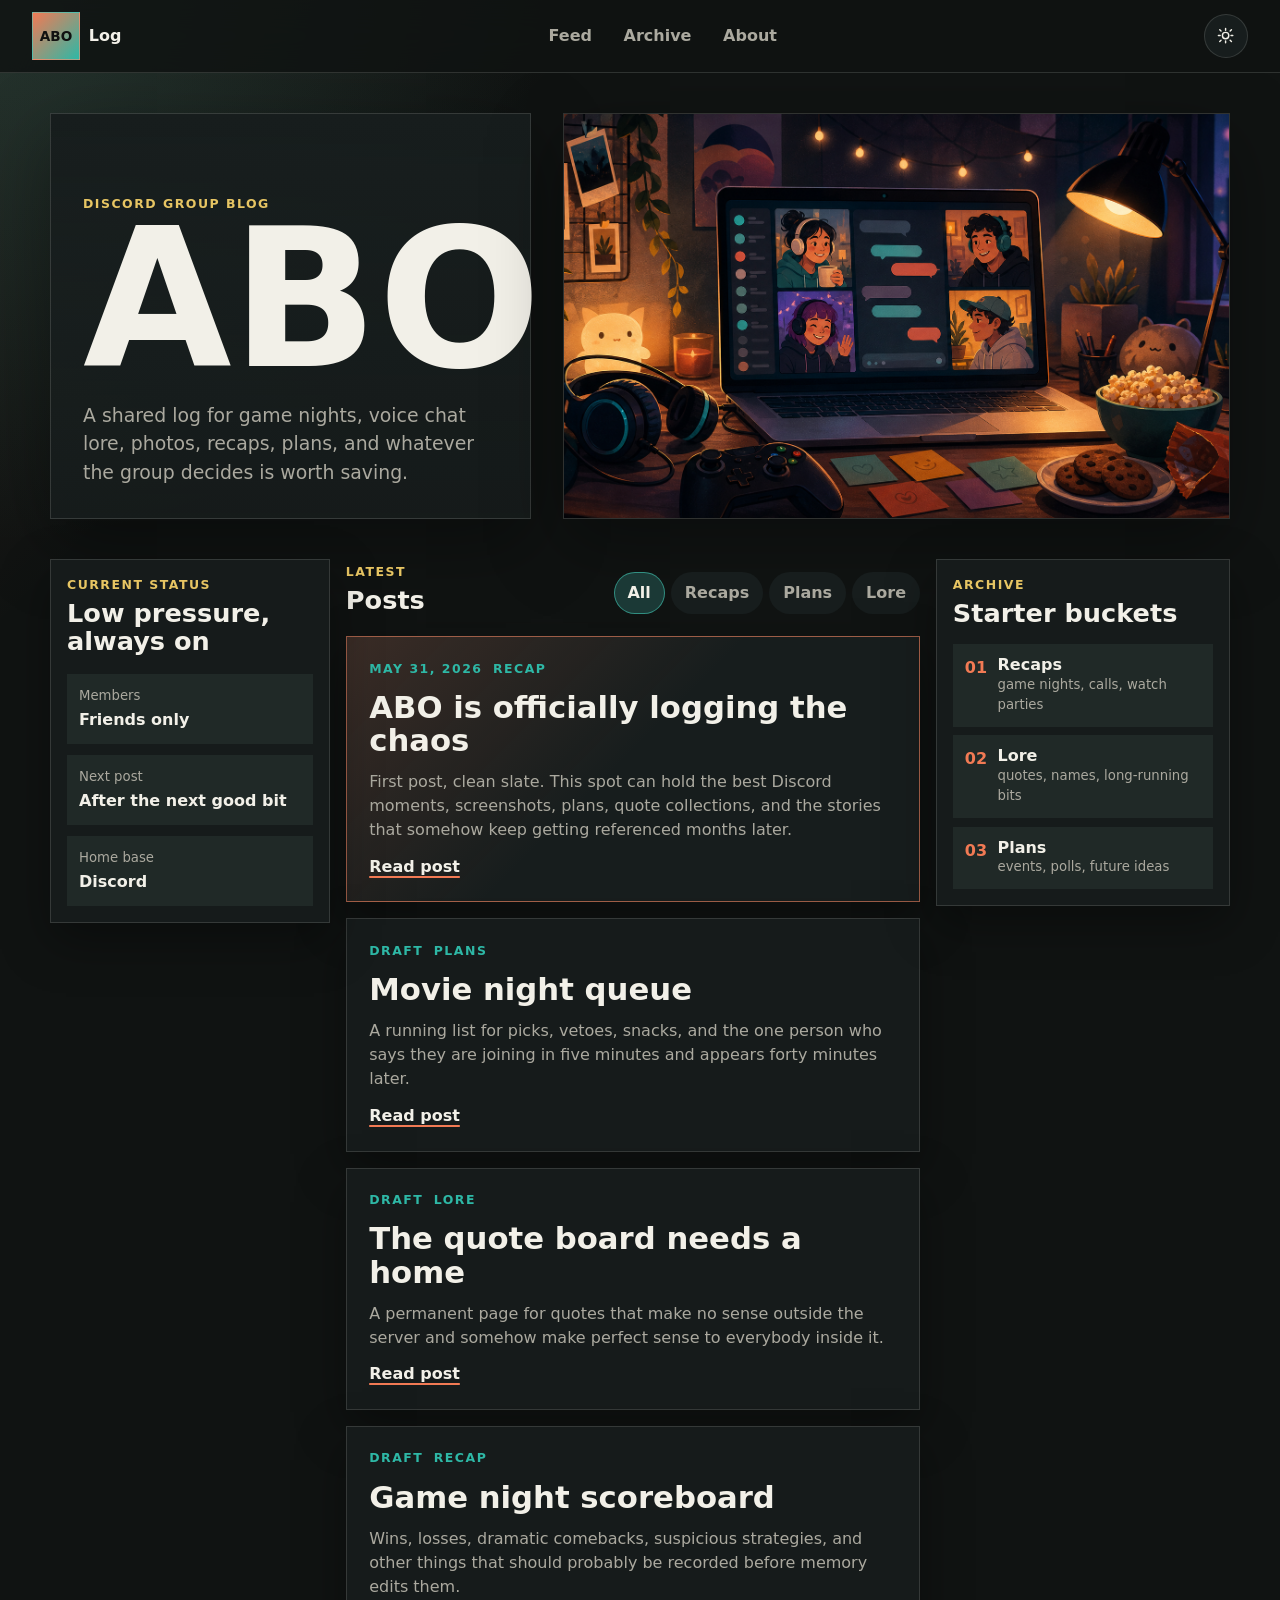
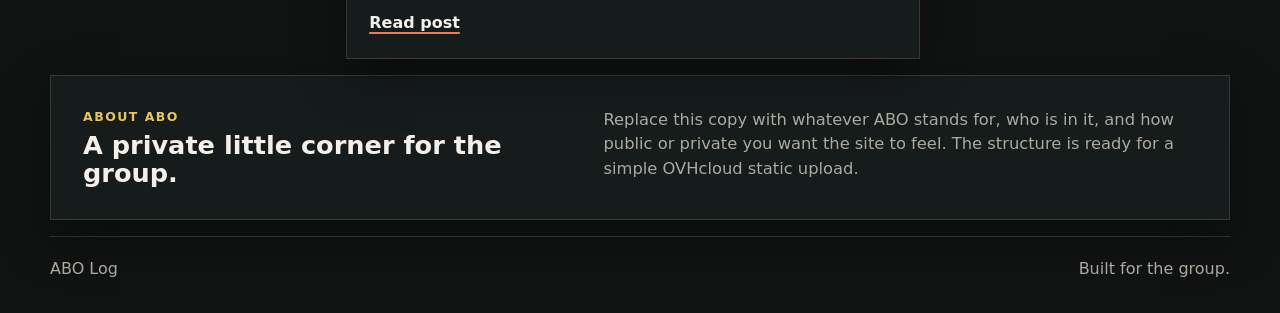
==== index.html @ a7ae1560 "Initial ABO blog site" ====
<!doctype html>
<html lang="en">
  <head>
    <meta charset="utf-8">
    <meta name="viewport" content="width=device-width, initial-scale=1">
    <title>ABO Log</title>
    <meta
      name="description"
      content="ABO Log is a small blog for a Discord friends group: posts, recaps, links, and inside jokes."
    >
    <link rel="stylesheet" href="styles.css">
  </head>
  <body>
    <header class="topbar" aria-label="Site header">
      <a class="brand" href="#top" aria-label="ABO Log home">
        <span class="brand-mark">ABO</span>
        <span class="brand-name">Log</span>
      </a>

      <nav class="nav" aria-label="Main navigation">
        <a href="#feed">Feed</a>
        <a href="#archive">Archive</a>
        <a href="#about">About</a>
      </nav>

      <button class="icon-button" id="themeToggle" type="button" aria-label="Toggle color theme">
        <svg viewBox="0 0 24 24" aria-hidden="true">
          <path d="M12 3v2.2M12 18.8V21M4.7 4.7l1.6 1.6M17.7 17.7l1.6 1.6M3 12h2.2M18.8 12H21M4.7 19.3l1.6-1.6M17.7 6.3l1.6-1.6"></path>
          <circle cx="12" cy="12" r="4"></circle>
        </svg>
      </button>
    </header>

    <main id="top">
      <section class="masthead" aria-labelledby="site-title">
        <div class="masthead-copy">
          <p class="kicker">Discord group blog</p>
          <h1 id="site-title">ABO</h1>
          <p>
            A shared log for game nights, voice chat lore, photos, recaps,
            plans, and whatever the group decides is worth saving.
          </p>
        </div>
        <img src="assets/abo-masthead.png" alt="A warm illustrated desk scene with an online friend group on a laptop screen.">
      </section>

      <section class="shell" aria-label="ABO blog workspace">
        <aside class="panel status-panel" aria-label="Group status">
          <div>
            <p class="eyebrow">Current status</p>
            <h2>Low pressure, always on</h2>
          </div>
          <dl class="stats">
            <div>
              <dt>Members</dt>
              <dd>Friends only</dd>
            </div>
            <div>
              <dt>Next post</dt>
              <dd>After the next good bit</dd>
            </div>
            <div>
              <dt>Home base</dt>
              <dd>Discord</dd>
            </div>
          </dl>
        </aside>

        <section class="feed" id="feed" aria-labelledby="feed-title">
          <div class="section-heading">
            <div>
              <p class="eyebrow">Latest</p>
              <h2 id="feed-title">Posts</h2>
            </div>
            <div class="filters" role="list" aria-label="Filter posts">
              <button class="filter-button active" type="button" data-filter="all">All</button>
              <button class="filter-button" type="button" data-filter="recap">Recaps</button>
              <button class="filter-button" type="button" data-filter="plans">Plans</button>
              <button class="filter-button" type="button" data-filter="lore">Lore</button>
            </div>
          </div>

          <article class="post-card featured" data-tags="recap lore">
            <div class="post-meta">
              <span>May 31, 2026</span>
              <span>Recap</span>
            </div>
            <h3>ABO is officially logging the chaos</h3>
            <p>
              First post, clean slate. This spot can hold the best Discord
              moments, screenshots, plans, quote collections, and the stories
              that somehow keep getting referenced months later.
            </p>
            <a class="post-link" href="posts/abo-is-online.html">Read post</a>
          </article>

          <article class="post-card" data-tags="plans">
            <div class="post-meta">
              <span>Draft</span>
              <span>Plans</span>
            </div>
            <h3>Movie night queue</h3>
            <p>
              A running list for picks, vetoes, snacks, and the one person who
              says they are joining in five minutes and appears forty minutes later.
            </p>
            <a class="post-link" href="posts/movie-night-queue.html">Read post</a>
          </article>

          <article class="post-card" data-tags="lore recap">
            <div class="post-meta">
              <span>Draft</span>
              <span>Lore</span>
            </div>
            <h3>The quote board needs a home</h3>
            <p>
              A permanent page for quotes that make no sense outside the server
              and somehow make perfect sense to everybody inside it.
            </p>
            <a class="post-link" href="posts/quote-board.html">Read post</a>
          </article>

          <article class="post-card" data-tags="recap">
            <div class="post-meta">
              <span>Draft</span>
              <span>Recap</span>
            </div>
            <h3>Game night scoreboard</h3>
            <p>
              Wins, losses, dramatic comebacks, suspicious strategies, and
              other things that should probably be recorded before memory edits them.
            </p>
            <a class="post-link" href="posts/game-night-scoreboard.html">Read post</a>
          </article>
        </section>

        <aside class="panel note-panel" id="archive" aria-labelledby="archive-title">
          <p class="eyebrow">Archive</p>
          <h2 id="archive-title">Starter buckets</h2>
          <ul class="bucket-list">
            <li>
              <span>01</span>
              <strong>Recaps</strong>
              <small>game nights, calls, watch parties</small>
            </li>
            <li>
              <span>02</span>
              <strong>Lore</strong>
              <small>quotes, names, long-running bits</small>
            </li>
            <li>
              <span>03</span>
              <strong>Plans</strong>
              <small>events, polls, future ideas</small>
            </li>
          </ul>
        </aside>
      </section>

      <section class="about-band" id="about" aria-labelledby="about-title">
        <div>
          <p class="eyebrow">About ABO</p>
          <h2 id="about-title">A private little corner for the group.</h2>
        </div>
        <p>
          Replace this copy with whatever ABO stands for, who is in it, and how
          public or private you want the site to feel. The structure is ready
          for a simple OVHcloud static upload.
        </p>
      </section>
    </main>

    <footer class="footer">
      <span>ABO Log</span>
      <span>Built for the group.</span>
    </footer>

    <script src="script.js"></script>
  </body>
</html>
---- styles.css ----
:root {
  color-scheme: dark;
  --bg: #101312;
  --surface: #171d1d;
  --surface-strong: #202927;
  --ink: #f2f0e8;
  --muted: #aba99f;
  --line: rgba(242, 240, 232, 0.14);
  --accent: #f27a54;
  --accent-2: #2eb8a6;
  --accent-3: #e7c563;
  --shadow: rgba(0, 0, 0, 0.34);
}

:root.light {
  color-scheme: light;
  --bg: #f6f3ec;
  --surface: #fffaf1;
  --surface-strong: #ece4d3;
  --ink: #22231f;
  --muted: #67665f;
  --line: rgba(34, 35, 31, 0.14);
  --accent: #c55135;
  --accent-2: #167b72;
  --accent-3: #a47a18;
  --shadow: rgba(33, 27, 18, 0.12);
}

* {
  box-sizing: border-box;
}

html {
  scroll-behavior: smooth;
}

body {
  min-width: 320px;
  margin: 0;
  background:
    radial-gradient(circle at top left, rgba(46, 184, 166, 0.16), transparent 34rem),
    linear-gradient(135deg, rgba(242, 122, 84, 0.09), transparent 28rem),
    var(--bg);
  color: var(--ink);
  font-family:
    Inter, ui-sans-serif, system-ui, -apple-system, BlinkMacSystemFont, "Segoe UI",
    sans-serif;
  line-height: 1.5;
}

a {
  color: inherit;
}

button,
a {
  -webkit-tap-highlight-color: transparent;
}

.topbar {
  position: sticky;
  top: 0;
  z-index: 5;
  display: grid;
  grid-template-columns: auto 1fr auto;
  align-items: center;
  gap: 1rem;
  padding: 0.75rem clamp(1rem, 3vw, 2rem);
  border-bottom: 1px solid var(--line);
  background: color-mix(in srgb, var(--bg) 86%, transparent);
  backdrop-filter: blur(18px);
}

.brand {
  display: inline-flex;
  align-items: center;
  gap: 0.55rem;
  min-width: 0;
  text-decoration: none;
}

.brand-mark {
  display: grid;
  width: 3rem;
  aspect-ratio: 1;
  place-items: center;
  border: 1px solid var(--line);
  background: linear-gradient(135deg, var(--accent), var(--accent-2));
  color: #111;
  font-size: 0.85rem;
  font-weight: 900;
  letter-spacing: 0;
}

.brand-name {
  font-weight: 800;
}

.nav {
  display: flex;
  justify-content: center;
  gap: 0.25rem;
}

.nav a,
.filter-button {
  border: 1px solid transparent;
  border-radius: 999px;
  color: var(--muted);
  font: inherit;
  font-weight: 700;
  text-decoration: none;
}

.nav a {
  padding: 0.55rem 0.8rem;
}

.nav a:hover,
.nav a:focus-visible,
.filter-button:hover,
.filter-button:focus-visible {
  border-color: var(--line);
  color: var(--ink);
  outline: none;
}

.icon-button {
  display: grid;
  width: 2.75rem;
  aspect-ratio: 1;
  place-items: center;
  border: 1px solid var(--line);
  border-radius: 50%;
  background: var(--surface);
  color: var(--ink);
  cursor: pointer;
}

.icon-button svg {
  width: 1.2rem;
  height: 1.2rem;
  fill: none;
  stroke: currentColor;
  stroke-linecap: round;
  stroke-linejoin: round;
  stroke-width: 1.8;
}

main {
  width: min(1180px, calc(100% - 2rem));
  margin: 0 auto;
}

.masthead {
  display: grid;
  grid-template-columns: minmax(0, 0.72fr) minmax(18rem, 1fr);
  gap: clamp(1rem, 3vw, 2rem);
  align-items: stretch;
  min-height: clamp(24rem, 54vh, 34rem);
  padding: clamp(1.25rem, 4vw, 2.5rem) 0;
}

.masthead-copy {
  display: flex;
  flex-direction: column;
  justify-content: end;
  min-width: 0;
  padding: clamp(1rem, 4vw, 2rem);
  border: 1px solid var(--line);
  background: linear-gradient(180deg, var(--surface), color-mix(in srgb, var(--surface) 76%, transparent));
  box-shadow: 0 24px 70px var(--shadow);
}

.kicker,
.eyebrow,
.post-meta {
  margin: 0;
  color: var(--accent-3);
  font-size: 0.78rem;
  font-weight: 900;
  letter-spacing: 0.12em;
  text-transform: uppercase;
}

.masthead h1 {
  margin: 0.2rem 0 0;
  font-size: clamp(5.2rem, 16vw, 12rem);
  line-height: 0.86;
  letter-spacing: 0;
}

.masthead p:not(.kicker) {
  max-width: 34rem;
  margin: 1.2rem 0 0;
  color: var(--muted);
  font-size: clamp(1rem, 2vw, 1.18rem);
}

.masthead img {
  width: 100%;
  height: 100%;
  min-height: 20rem;
  border: 1px solid var(--line);
  object-fit: cover;
  box-shadow: 0 24px 70px var(--shadow);
}

.shell {
  display: grid;
  grid-template-columns: minmax(13rem, 0.78fr) minmax(0, 1.6fr) minmax(13rem, 0.82fr);
  gap: 1rem;
  align-items: start;
  padding: 0 0 1rem;
}

.panel,
.post-card,
.about-band {
  border: 1px solid var(--line);
  background: color-mix(in srgb, var(--surface) 92%, transparent);
  box-shadow: 0 18px 46px var(--shadow);
}

.panel {
  position: sticky;
  top: 5.25rem;
  padding: 1rem;
}

.panel h2,
.section-heading h2,
.about-band h2 {
  margin: 0.25rem 0 0;
  font-size: clamp(1.35rem, 2vw, 1.85rem);
  line-height: 1.1;
  letter-spacing: 0;
}

.stats {
  display: grid;
  gap: 0.7rem;
  margin: 1.2rem 0 0;
}

.stats div {
  display: grid;
  gap: 0.12rem;
  padding: 0.75rem;
  background: var(--surface-strong);
}

.stats dt,
.bucket-list small {
  color: var(--muted);
  font-size: 0.83rem;
}

.stats dd {
  margin: 0;
  font-weight: 800;
}

.feed {
  display: grid;
  gap: 1rem;
}

.section-heading {
  display: flex;
  align-items: end;
  justify-content: space-between;
  gap: 1rem;
  padding: 0.25rem 0 0.4rem;
}

.filters {
  display: flex;
  flex-wrap: wrap;
  justify-content: flex-end;
  gap: 0.4rem;
}

.filter-button {
  padding: 0.5rem 0.8rem;
  background: var(--surface);
  cursor: pointer;
}

.filter-button.active {
  border-color: color-mix(in srgb, var(--accent-2) 60%, var(--line));
  background: color-mix(in srgb, var(--accent-2) 18%, var(--surface));
  color: var(--ink);
}

.post-card {
  display: grid;
  gap: 0.8rem;
  padding: clamp(1rem, 3vw, 1.4rem);
}

.post-card.featured {
  border-color: color-mix(in srgb, var(--accent) 55%, var(--line));
  background:
    linear-gradient(135deg, color-mix(in srgb, var(--accent) 16%, transparent), transparent 48%),
    var(--surface);
}

.post-meta {
  display: flex;
  flex-wrap: wrap;
  gap: 0.65rem;
  color: var(--accent-2);
}

.post-card h3 {
  margin: 0;
  font-size: clamp(1.35rem, 2.4vw, 2rem);
  line-height: 1.08;
  letter-spacing: 0;
}

.post-card p {
  margin: 0;
  color: var(--muted);
}

.post-link {
  width: fit-content;
  color: var(--ink);
  font-weight: 900;
  text-decoration-color: var(--accent);
  text-decoration-thickness: 0.15rem;
  text-underline-offset: 0.24rem;
}

.post-card.is-hidden {
  display: none;
}

.bucket-list {
  display: grid;
  gap: 0.55rem;
  padding: 0;
  margin: 1.1rem 0 0;
  list-style: none;
}

.bucket-list li {
  display: grid;
  grid-template-columns: auto 1fr;
  gap: 0 0.65rem;
  padding: 0.75rem;
  background: var(--surface-strong);
}

.bucket-list span {
  grid-row: span 2;
  color: var(--accent);
  font-weight: 900;
}

.bucket-list strong {
  line-height: 1.15;
}

.about-band {
  display: grid;
  grid-template-columns: minmax(0, 0.85fr) minmax(0, 1fr);
  gap: 1rem;
  align-items: start;
  margin: 0 0 1rem;
  padding: clamp(1rem, 4vw, 2rem);
}

.about-band p:last-child {
  margin: 0;
  color: var(--muted);
  font-size: 1.02rem;
}

.footer {
  display: flex;
  justify-content: space-between;
  gap: 1rem;
  width: min(1180px, calc(100% - 2rem));
  margin: 0 auto;
  padding: 1.25rem 0 2rem;
  border-top: 1px solid var(--line);
  color: var(--muted);
}

@media (max-width: 940px) {
  .masthead,
  .shell,
  .about-band {
    grid-template-columns: 1fr;
  }

  .masthead {
    min-height: 0;
  }

  .masthead img {
    order: -1;
    height: min(46vh, 23rem);
  }

  .panel {
    position: static;
  }

  .status-panel {
    order: 2;
  }

  .note-panel {
    order: 3;
  }
}

@media (max-width: 680px) {
  .topbar {
    grid-template-columns: 1fr auto;
  }

  .nav {
    grid-column: 1 / -1;
    order: 3;
    justify-content: flex-start;
    overflow-x: auto;
    padding-bottom: 0.15rem;
  }

  main,
  .footer {
    width: min(100% - 1rem, 1180px);
  }

  .masthead {
    padding-top: 0.5rem;
    gap: 0.75rem;
  }

  .masthead-copy {
    padding: 0.9rem;
  }

  .masthead h1 {
    font-size: clamp(3.7rem, 20vw, 5.4rem);
  }

  .masthead p:not(.kicker) {
    margin-top: 0.7rem;
    font-size: 0.96rem;
  }

  .masthead img {
    height: min(31vh, 16rem);
    min-height: 12rem;
  }

  .section-heading {
    align-items: start;
    flex-direction: column;
  }

  .filters {
    justify-content: flex-start;
  }

  .footer {
    flex-direction: column;
  }
}
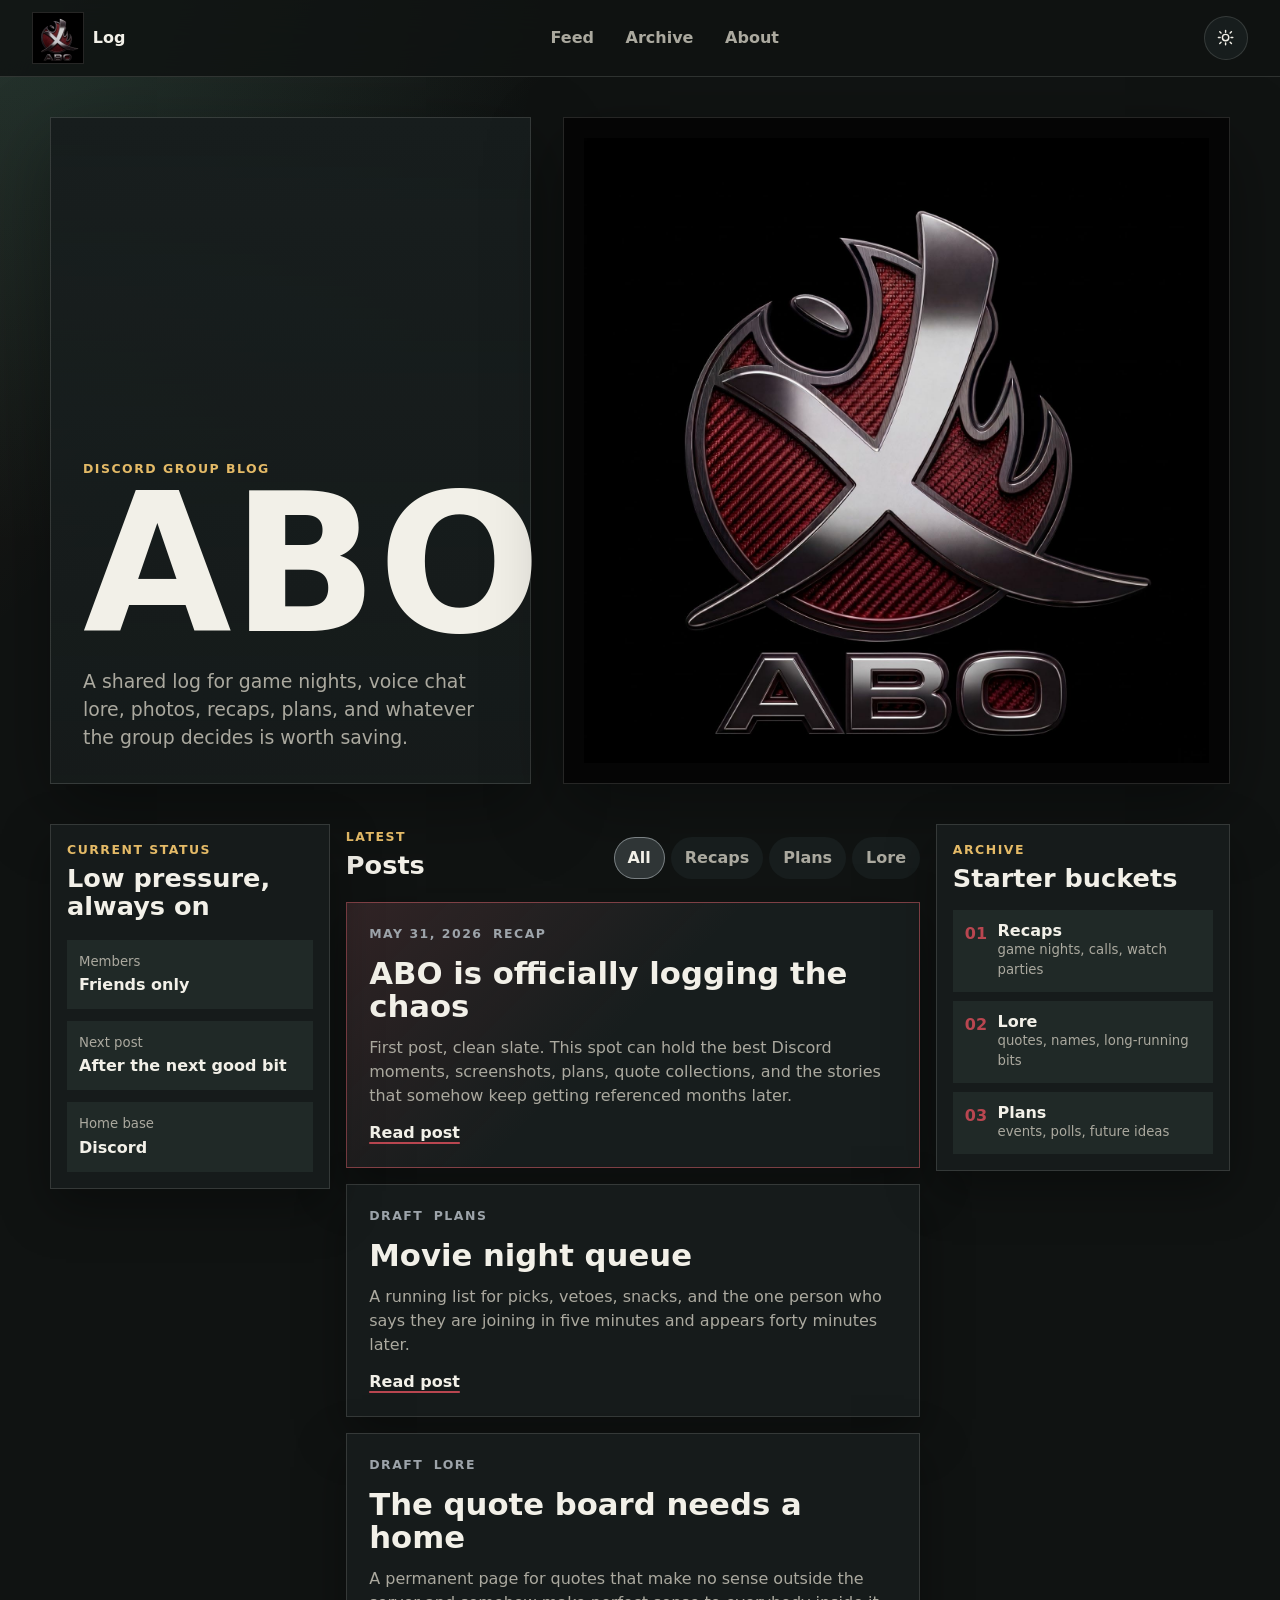
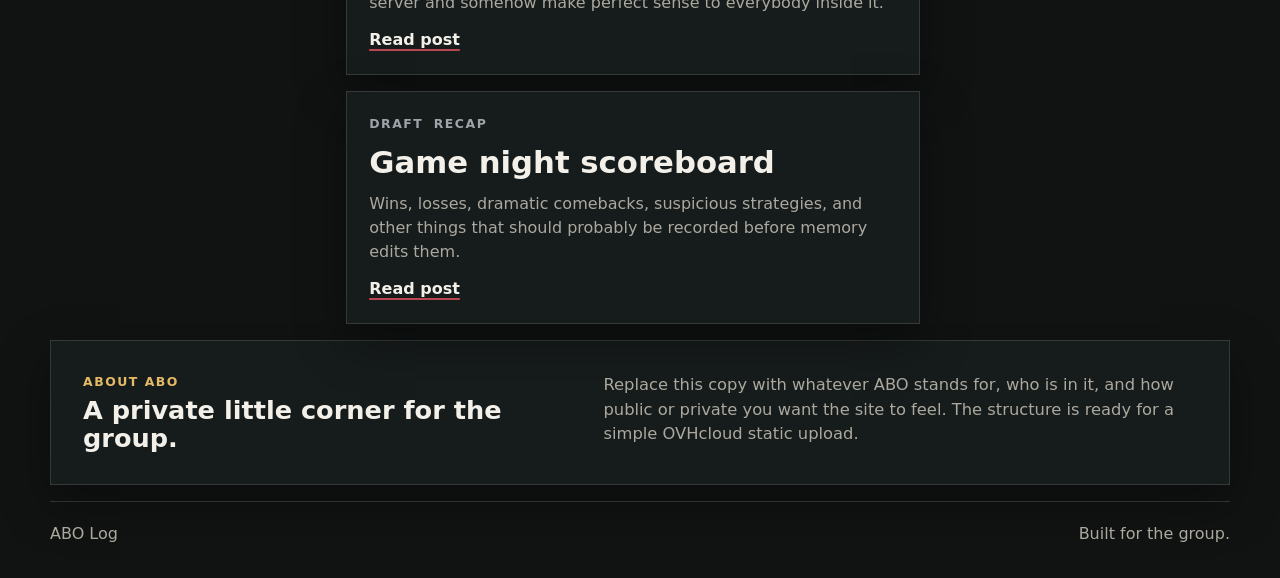
==== commit a1dceae1: "Use ABO logo artwork" ====
--- a/index.html
+++ b/index.html
@@ -8,12 +8,15 @@
       name="description"
       content="ABO Log is a small blog for a Discord friends group: posts, recaps, links, and inside jokes."
     >
+    <link rel="icon" href="assets/abo-logo.jpg">
     <link rel="stylesheet" href="styles.css">
   </head>
   <body>
     <header class="topbar" aria-label="Site header">
       <a class="brand" href="#top" aria-label="ABO Log home">
-        <span class="brand-mark">ABO</span>
+        <span class="brand-mark">
+          <img src="assets/abo-logo.jpg" alt="">
+        </span>
         <span class="brand-name">Log</span>
       </a>
 
@@ -41,7 +44,7 @@
             plans, and whatever the group decides is worth saving.
           </p>
         </div>
-        <img src="assets/abo-masthead.png" alt="A warm illustrated desk scene with an online friend group on a laptop screen.">
+        <img class="masthead-logo" src="assets/abo-logo.jpg" alt="The ABO group logo.">
       </section>
 
       <section class="shell" aria-label="ABO blog workspace">
--- a/styles.css
+++ b/styles.css
@@ -6,9 +6,9 @@
   --ink: #f2f0e8;
   --muted: #aba99f;
   --line: rgba(242, 240, 232, 0.14);
-  --accent: #f27a54;
-  --accent-2: #2eb8a6;
-  --accent-3: #e7c563;
+  --accent: #b94650;
+  --accent-2: #9da4aa;
+  --accent-3: #e4ba67;
   --shadow: rgba(0, 0, 0, 0.34);
 }
 
@@ -20,9 +20,9 @@
   --ink: #22231f;
   --muted: #67665f;
   --line: rgba(34, 35, 31, 0.14);
-  --accent: #c55135;
-  --accent-2: #167b72;
-  --accent-3: #a47a18;
+  --accent: #9f3039;
+  --accent-2: #59636b;
+  --accent-3: #966f18;
   --shadow: rgba(33, 27, 18, 0.12);
 }
 
@@ -81,15 +81,18 @@
 
 .brand-mark {
   display: grid;
-  width: 3rem;
+  width: 3.25rem;
   aspect-ratio: 1;
   place-items: center;
+  overflow: hidden;
   border: 1px solid var(--line);
-  background: linear-gradient(135deg, var(--accent), var(--accent-2));
-  color: #111;
-  font-size: 0.85rem;
-  font-weight: 900;
-  letter-spacing: 0;
+  background: #050505;
+}
+
+.brand-mark img {
+  width: 100%;
+  height: 100%;
+  object-fit: cover;
 }
 
 .brand-name {
@@ -206,6 +209,13 @@
   box-shadow: 0 24px 70px var(--shadow);
 }
 
+.masthead .masthead-logo {
+  padding: clamp(0.75rem, 2vw, 1.25rem);
+  background: #050505;
+  object-fit: contain;
+  object-position: center;
+}
+
 .shell {
   display: grid;
   grid-template-columns: minmax(13rem, 0.78fr) minmax(0, 1.6fr) minmax(13rem, 0.82fr);
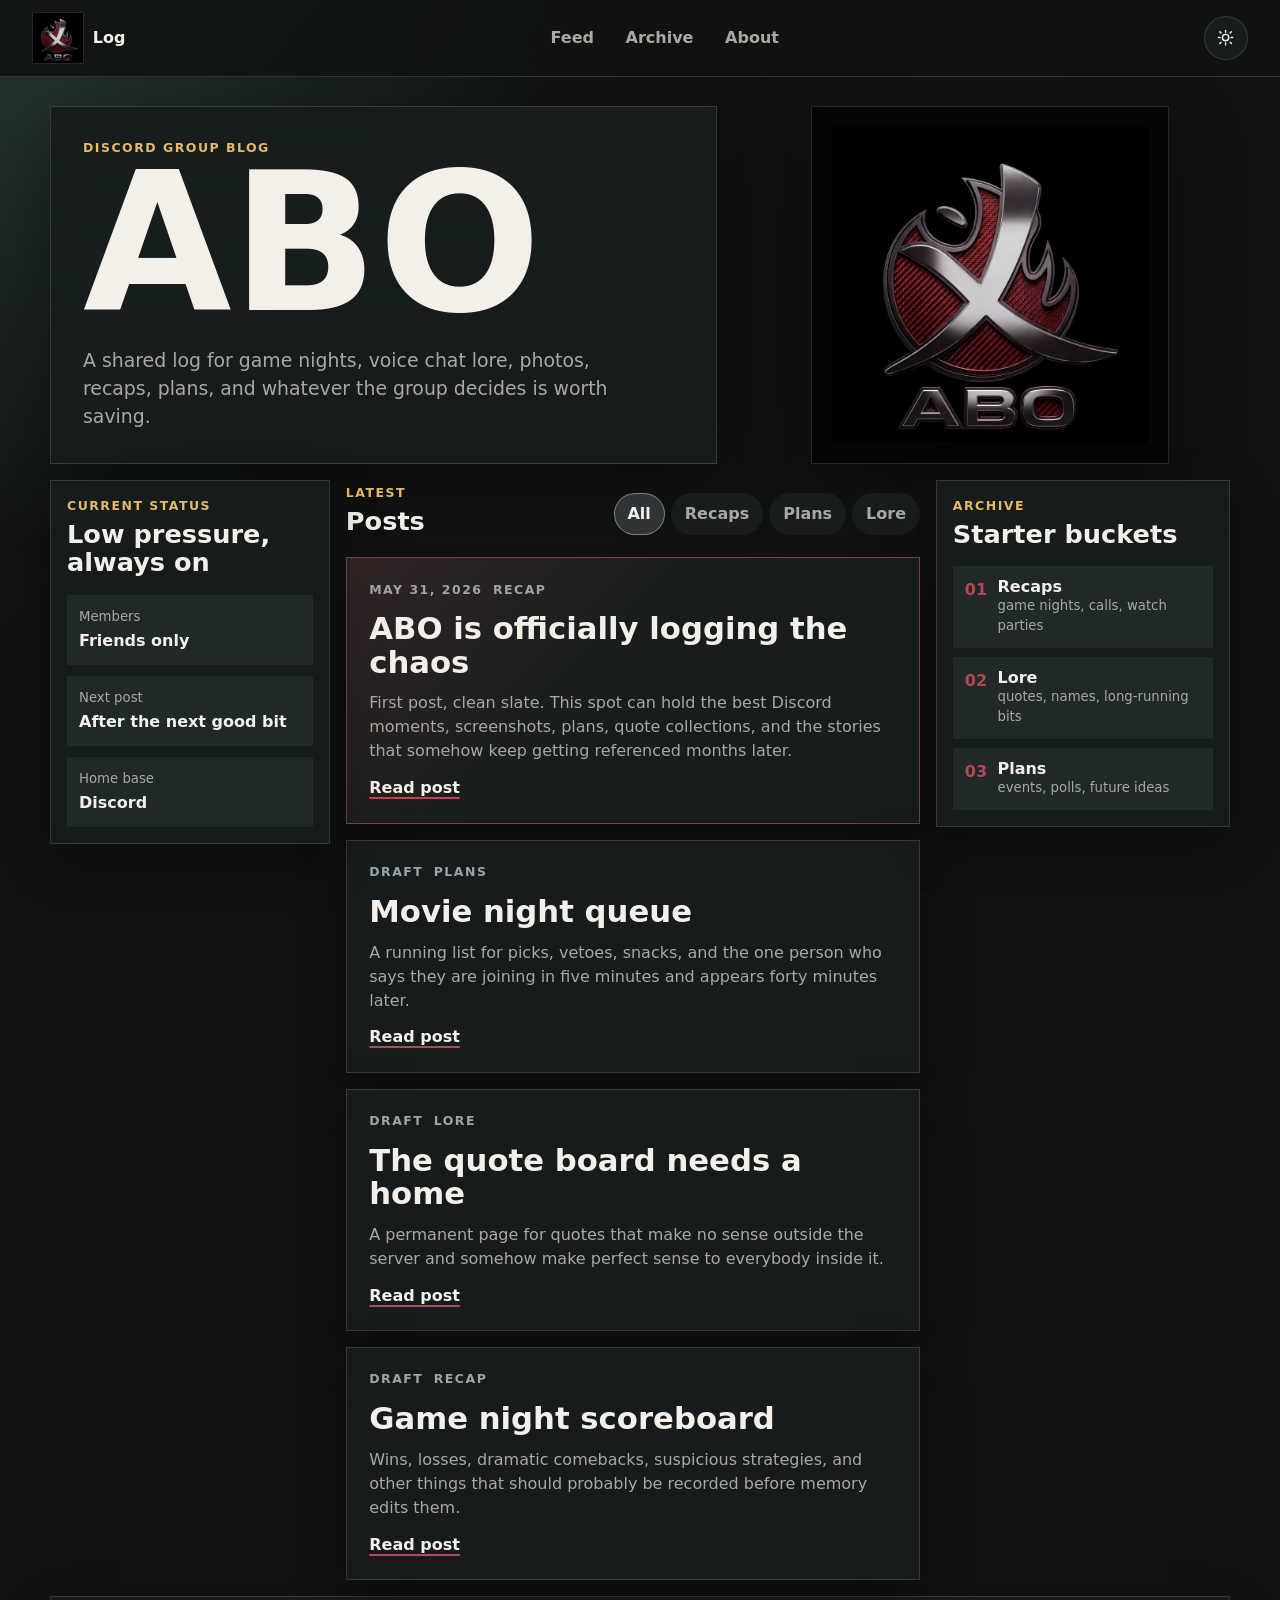
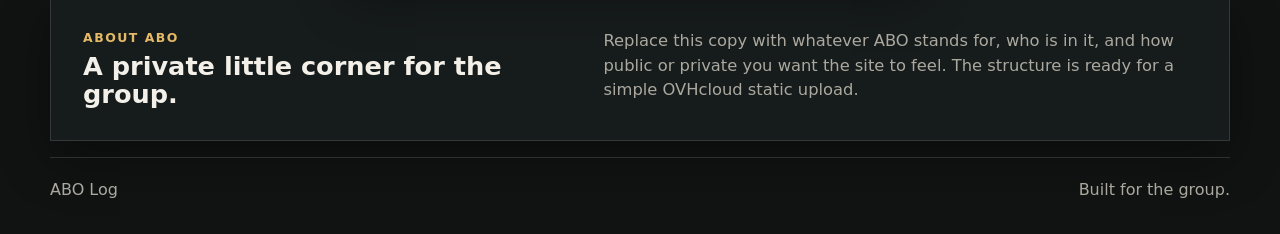
==== commit c1ab540a: "Cap homepage logo size" ====
--- a/index.html
+++ b/index.html
@@ -9,7 +9,7 @@
       content="ABO Log is a small blog for a Discord friends group: posts, recaps, links, and inside jokes."
     >
     <link rel="icon" href="assets/abo-logo.jpg">
-    <link rel="stylesheet" href="styles.css">
+    <link rel="stylesheet" href="styles.css?v=logo-size">
   </head>
   <body>
     <header class="topbar" aria-label="Site header">
--- a/styles.css
+++ b/styles.css
@@ -155,20 +155,27 @@
   margin: 0 auto;
 }
 
+#feed,
+#archive,
+#about {
+  scroll-margin-top: 5.5rem;
+}
+
 .masthead {
   display: grid;
-  grid-template-columns: minmax(0, 0.72fr) minmax(18rem, 1fr);
+  grid-template-columns: minmax(0, 1fr) minmax(14rem, 0.72fr);
   gap: clamp(1rem, 3vw, 2rem);
-  align-items: stretch;
-  min-height: clamp(24rem, 54vh, 34rem);
-  padding: clamp(1.25rem, 4vw, 2.5rem) 0;
+  align-items: center;
+  min-height: 0;
+  padding: clamp(1rem, 3vw, 1.8rem) 0 1rem;
 }
 
 .masthead-copy {
   display: flex;
   flex-direction: column;
-  justify-content: end;
+  justify-content: center;
   min-width: 0;
+  min-height: clamp(17rem, 28vw, 24rem);
   padding: clamp(1rem, 4vw, 2rem);
   border: 1px solid var(--line);
   background: linear-gradient(180deg, var(--surface), color-mix(in srgb, var(--surface) 76%, transparent));
@@ -202,14 +209,19 @@
 
 .masthead img {
   width: 100%;
-  height: 100%;
-  min-height: 20rem;
+  height: auto;
+  min-height: 0;
   border: 1px solid var(--line);
   object-fit: cover;
   box-shadow: 0 24px 70px var(--shadow);
 }
 
 .masthead .masthead-logo {
+  width: min(100%, clamp(14rem, 28vw, 24rem));
+  max-height: 24rem;
+  aspect-ratio: 1;
+  justify-self: center;
+  align-self: center;
   padding: clamp(0.75rem, 2vw, 1.25rem);
   background: #050505;
   object-fit: contain;
@@ -413,7 +425,15 @@
 
   .masthead img {
     order: -1;
-    height: min(46vh, 23rem);
+  }
+
+  .masthead .masthead-logo {
+    width: min(100%, 18rem);
+    max-height: 18rem;
+  }
+
+  .masthead-copy {
+    min-height: auto;
   }
 
   .panel {
@@ -466,8 +486,12 @@
   }
 
   .masthead img {
-    height: min(31vh, 16rem);
-    min-height: 12rem;
+    min-height: 0;
+  }
+
+  .masthead .masthead-logo {
+    width: min(100%, 15rem);
+    max-height: 15rem;
   }
 
   .section-heading {
